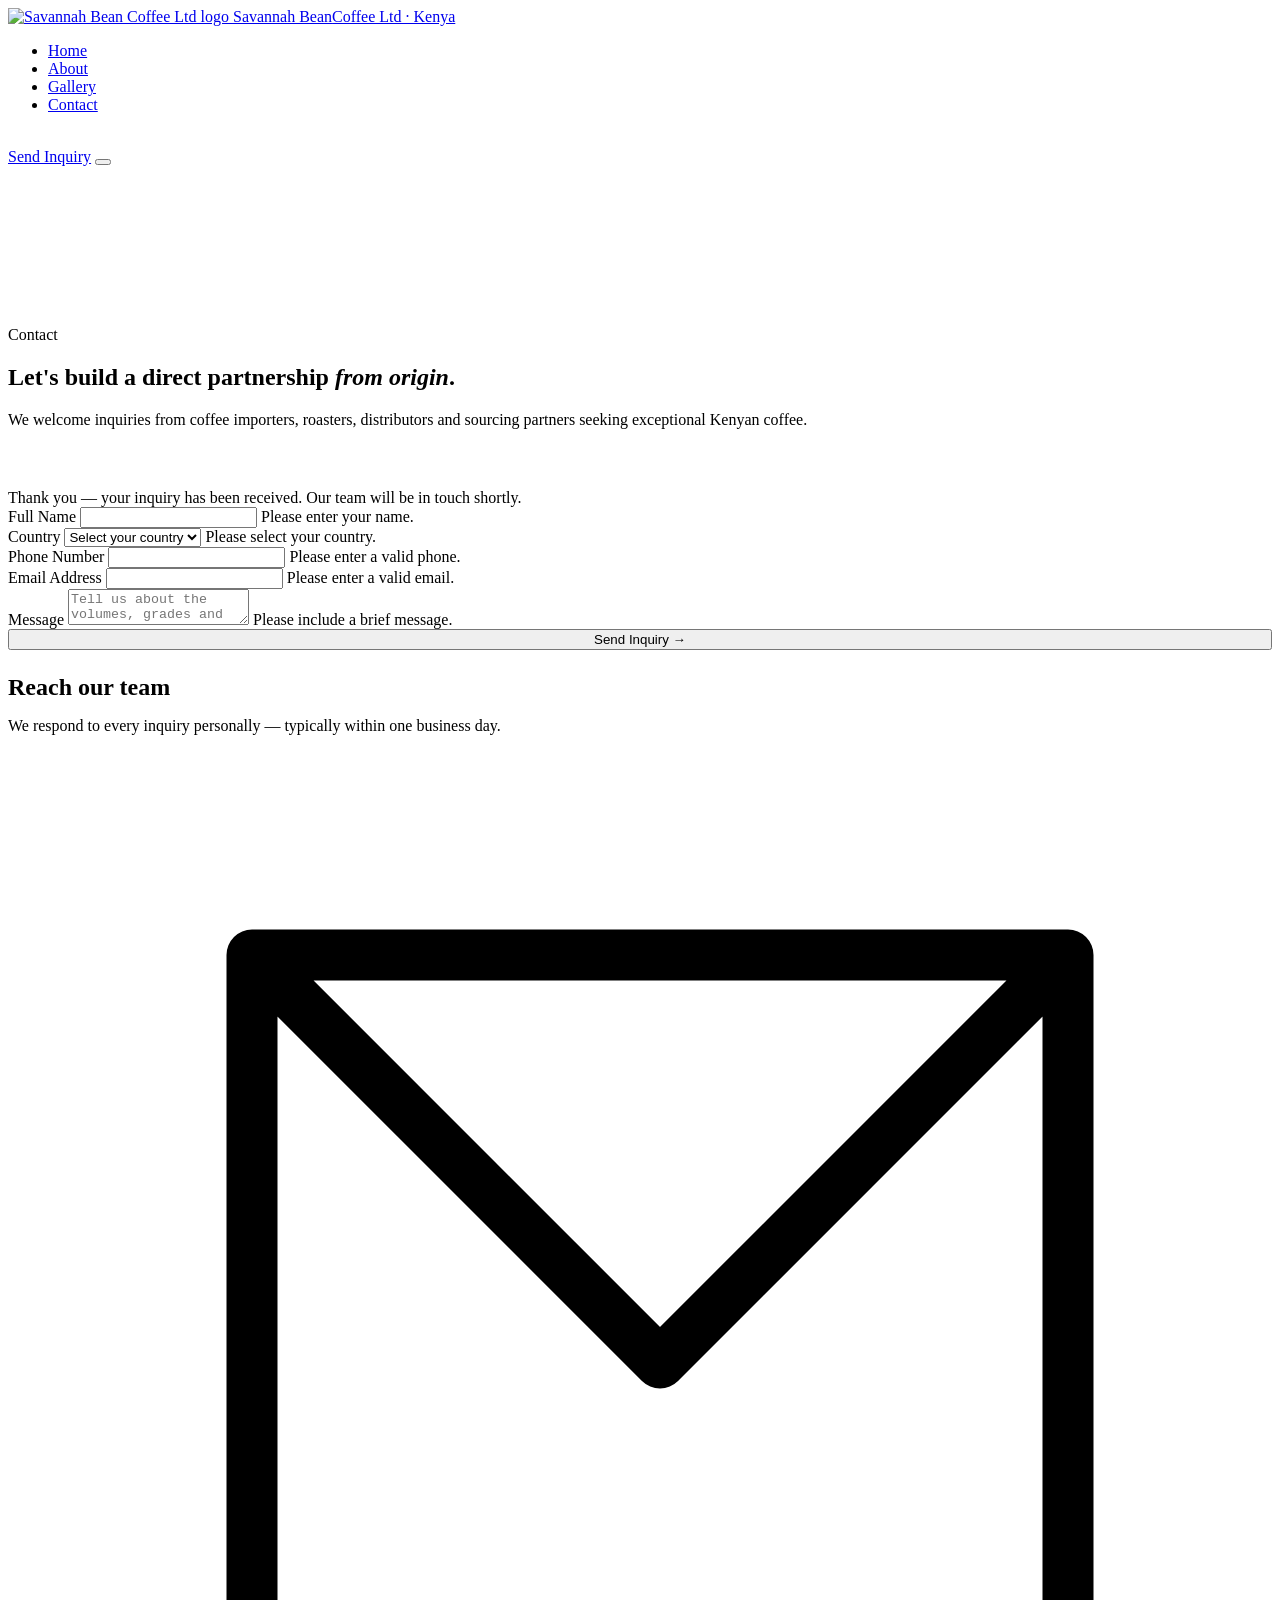
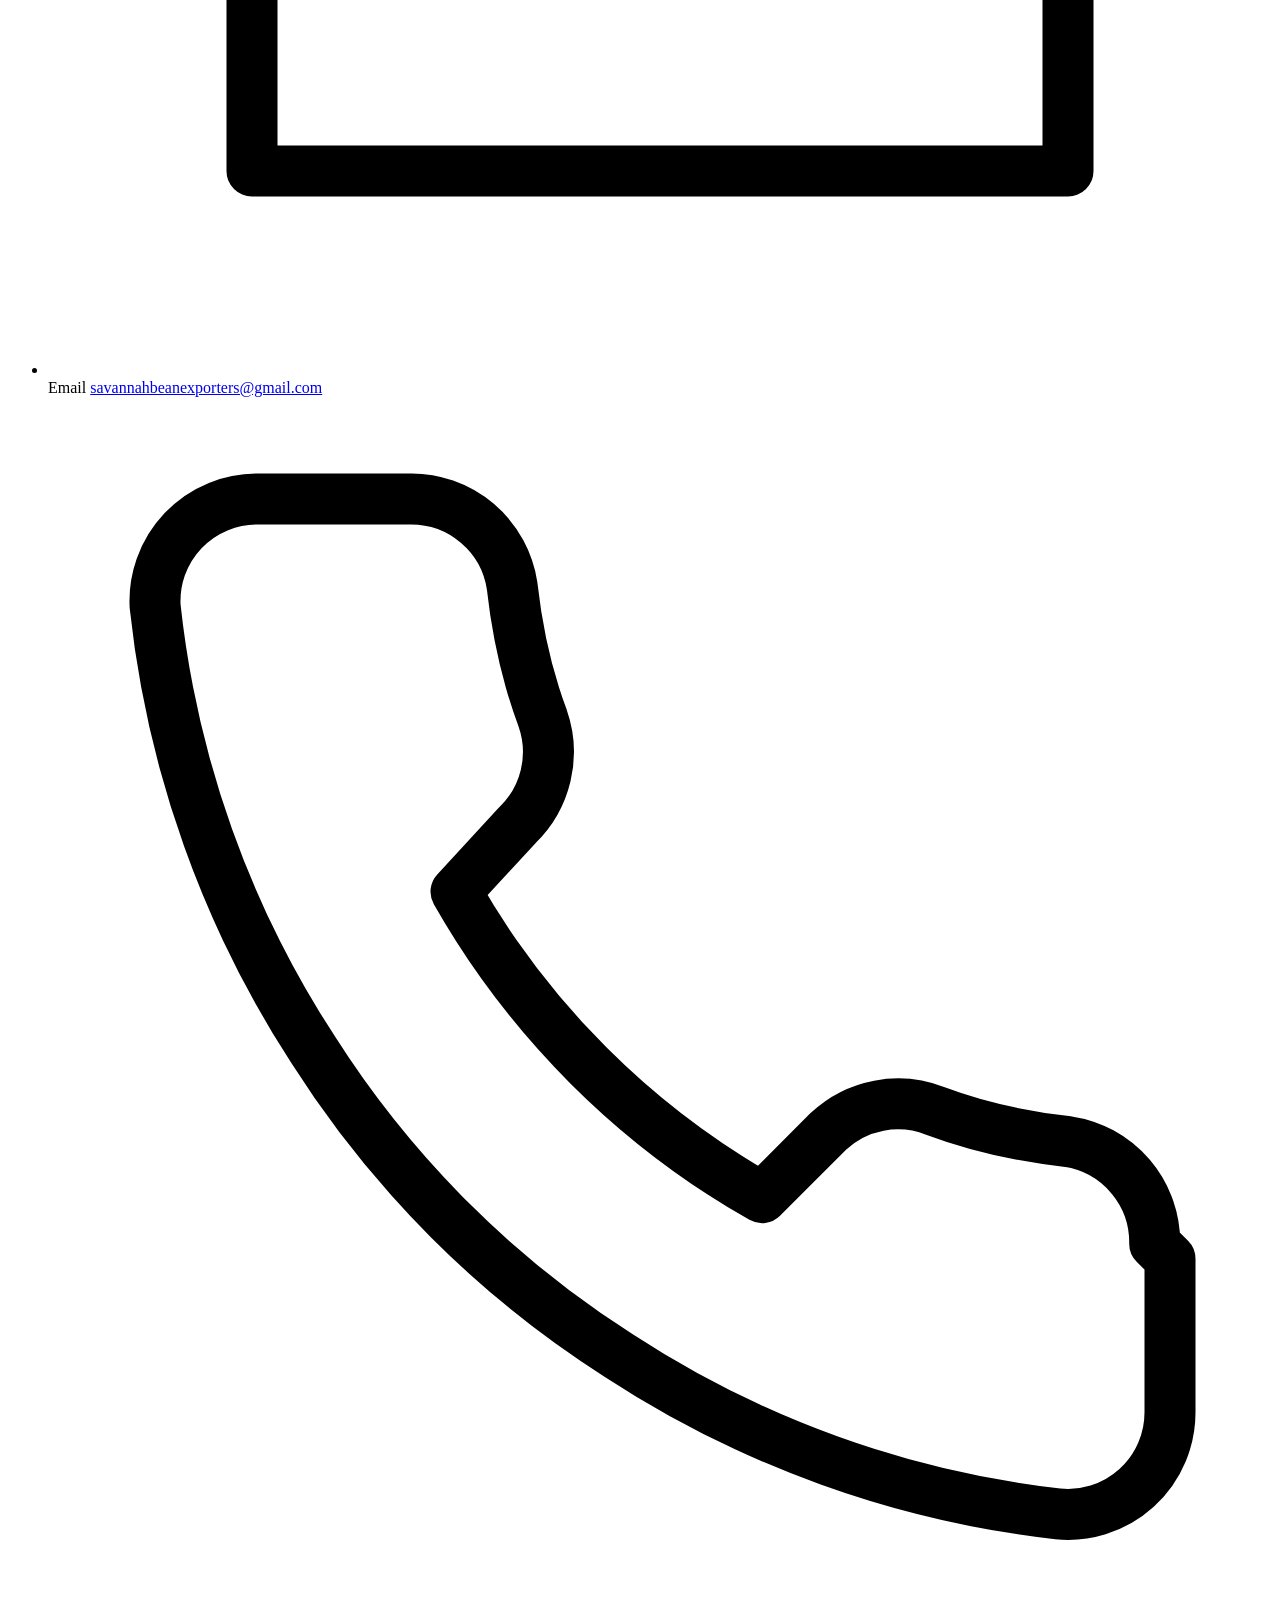
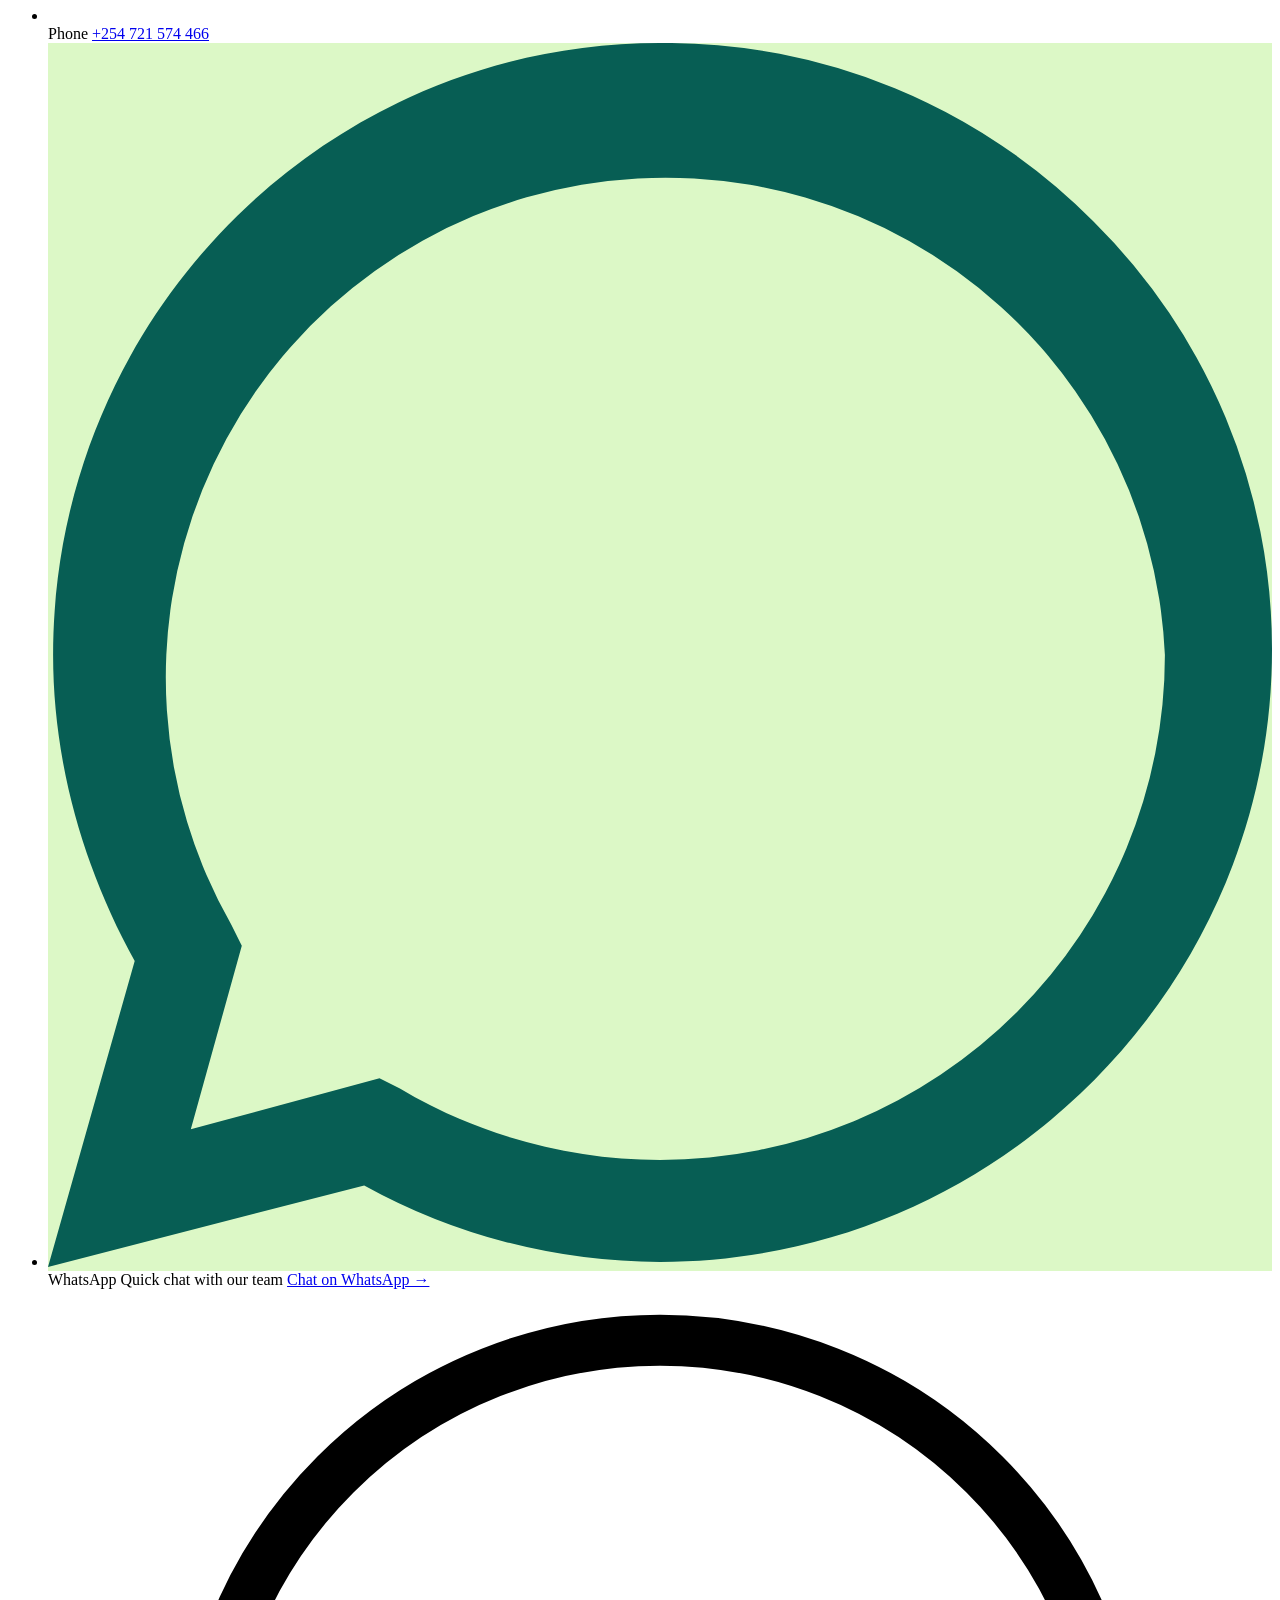
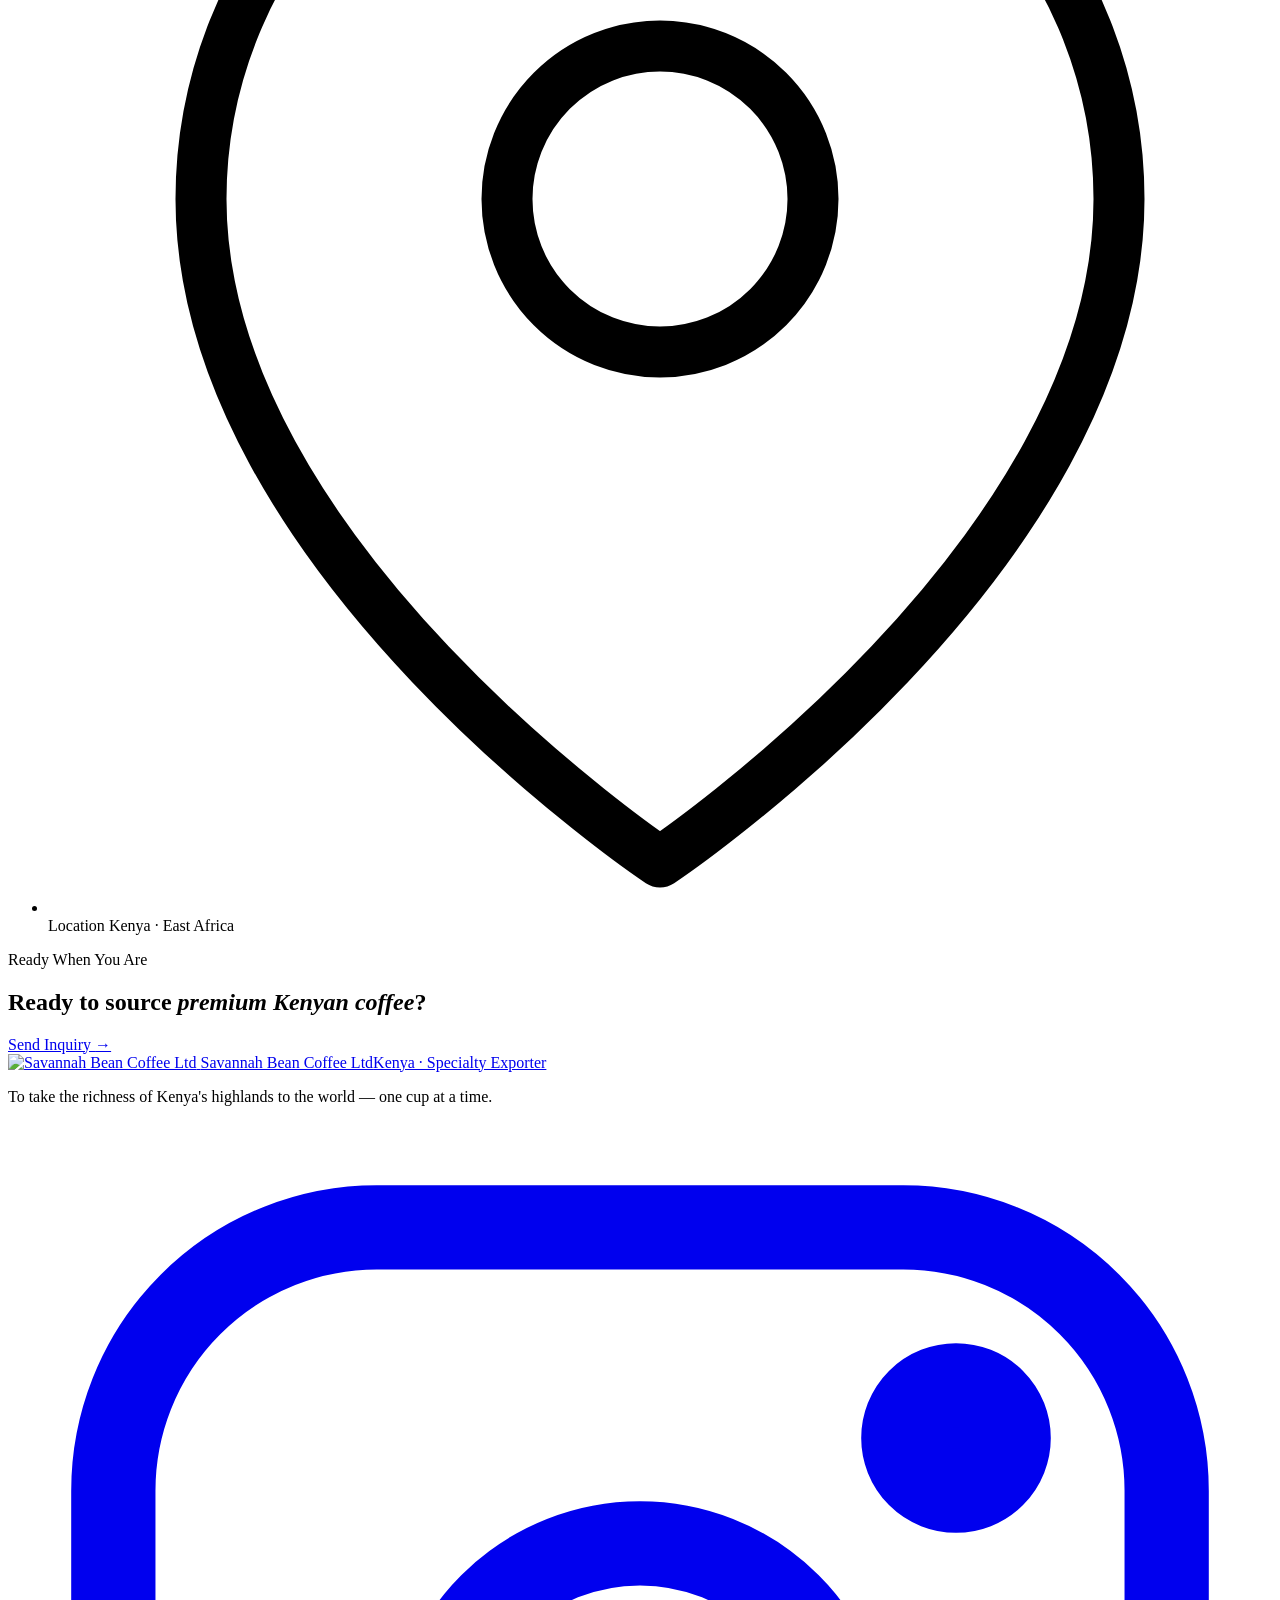
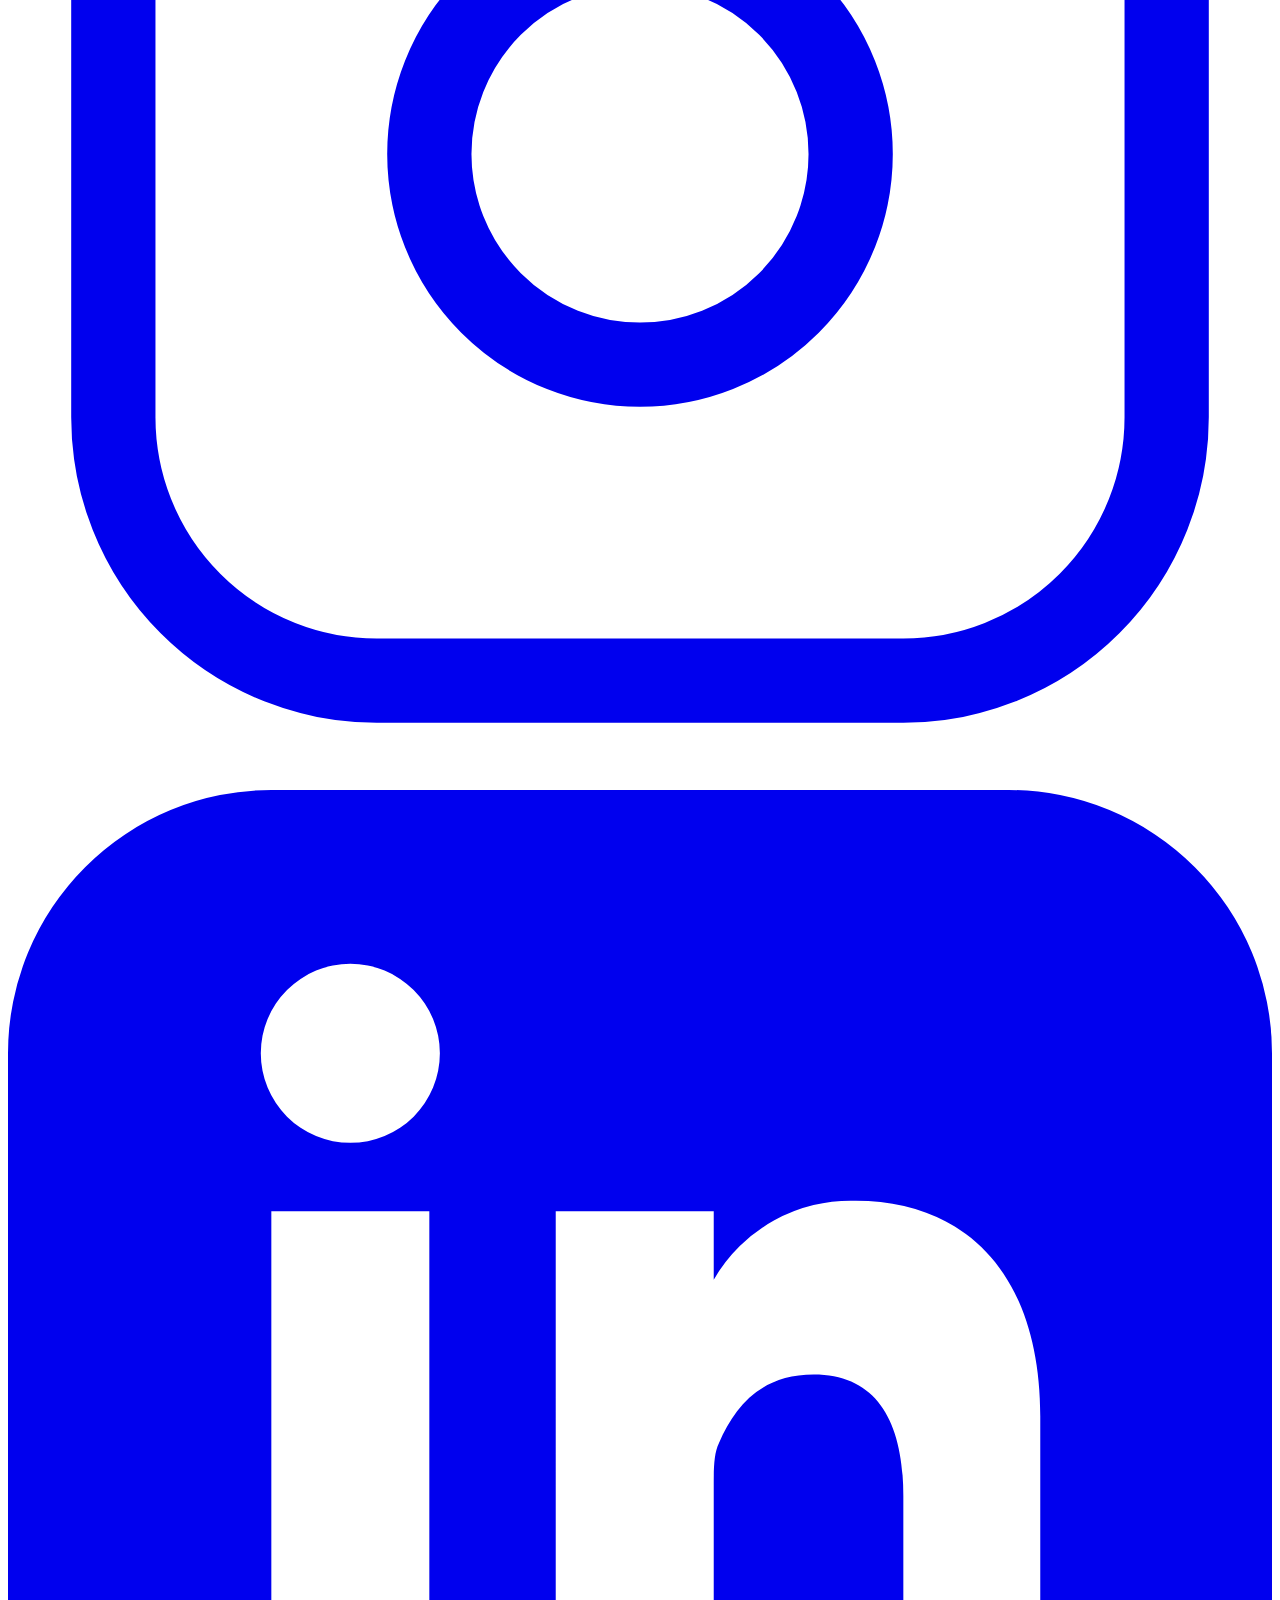
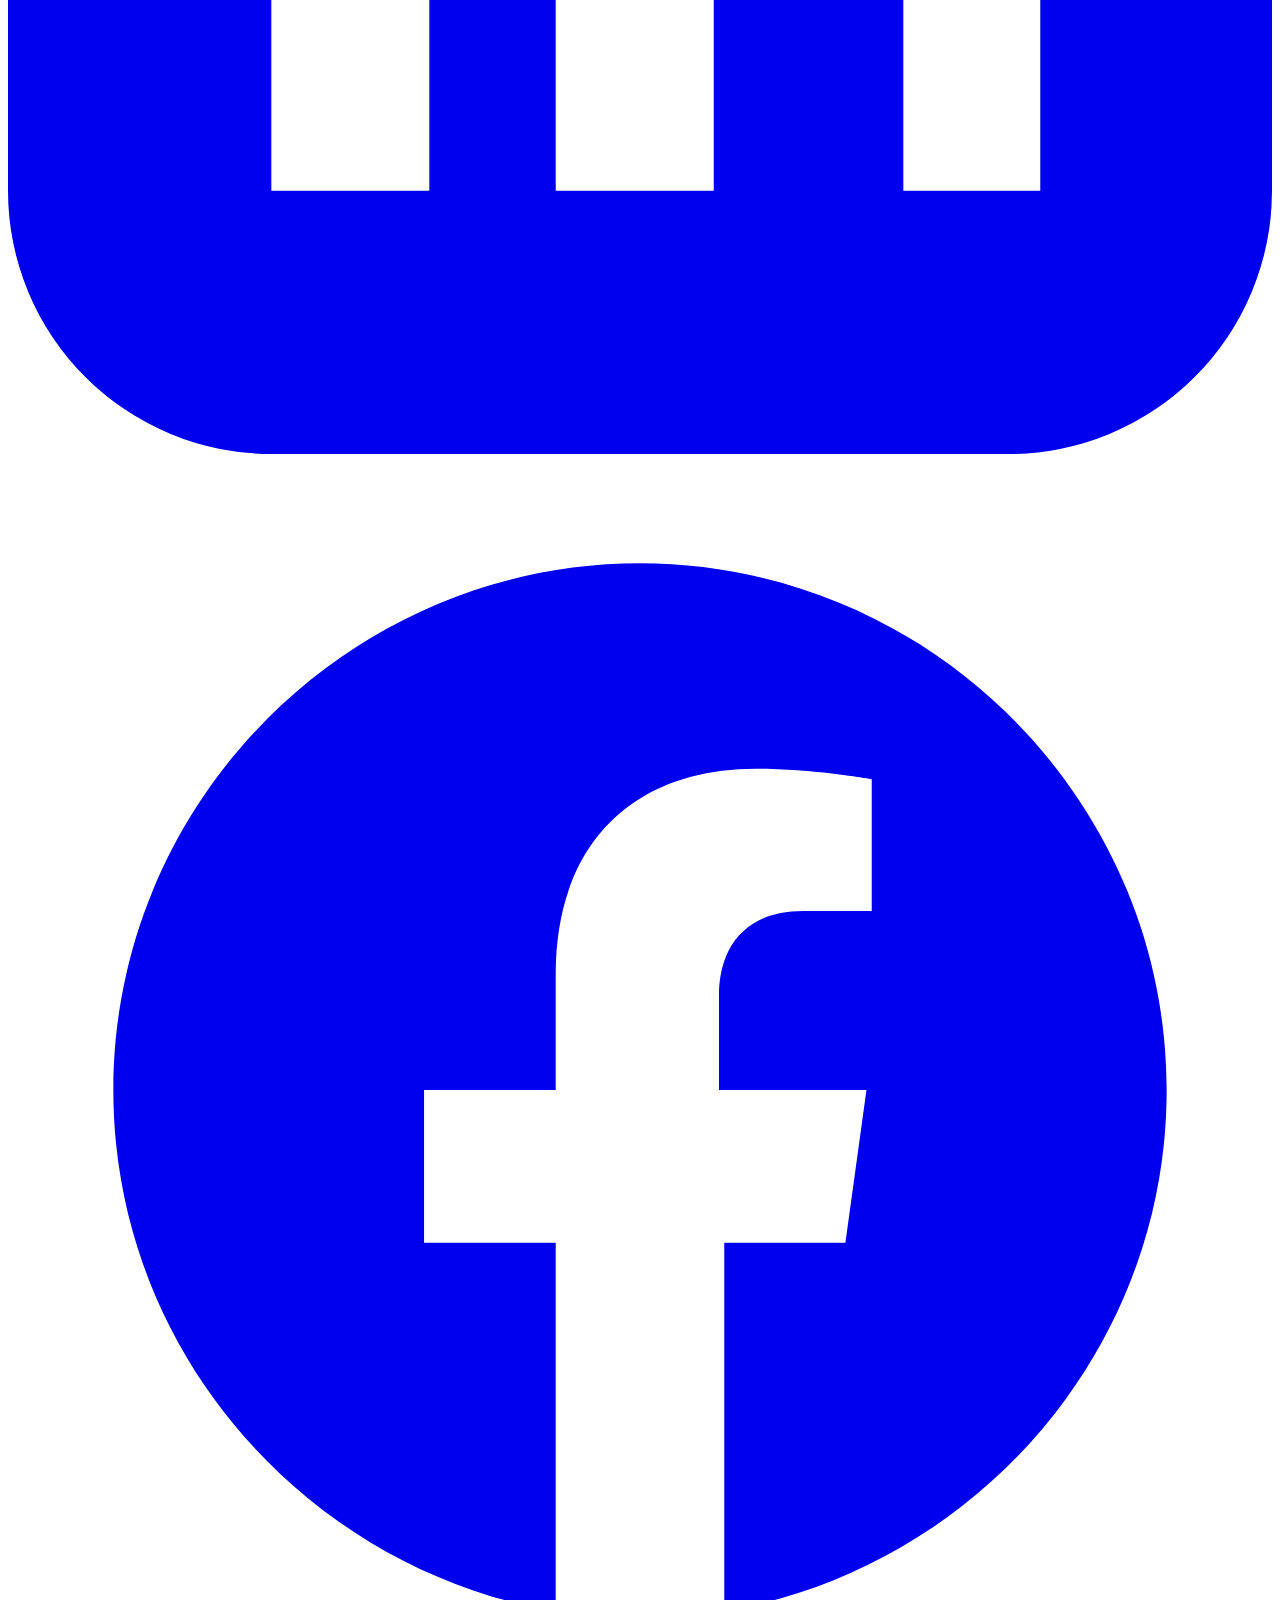
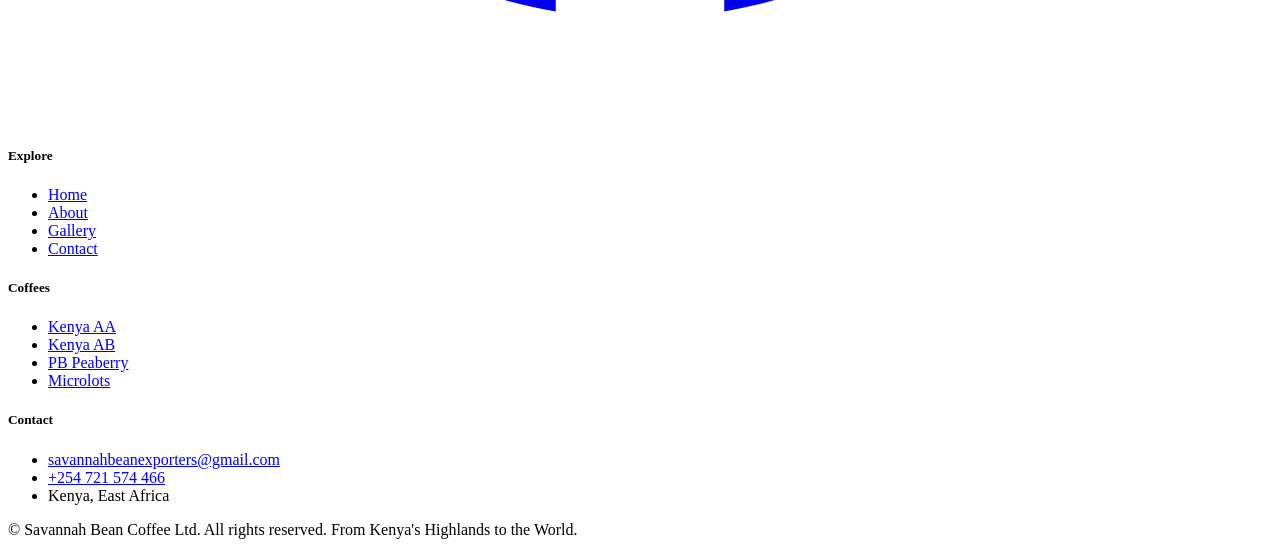
==== contact.html @ deeb45d9 "Add files via upload" ====
<!DOCTYPE html>
<html lang="en">
<head>
<meta charset="UTF-8">
<meta name="viewport" content="width=device-width,initial-scale=1">
<title>Contact — Savannah Bean Coffee Ltd | Kenyan Coffee Export Inquiries</title>
<meta name="description" content="Contact Savannah Bean Coffee Ltd for direct Kenyan specialty coffee sourcing, export inquiries and long-term partnerships.">
<meta property="og:title" content="Contact — Savannah Bean Coffee Ltd">
<meta property="og:description" content="Let's build a direct partnership from origin. Reach our team for Kenyan coffee export inquiries.">
<meta property="og:type" content="website">
<meta property="og:image" content="images/export.jpg">
<link rel="icon" type="image/png" href="images/logo.jpg">
<link rel="preconnect" href="https://fonts.googleapis.com">
<link rel="preconnect" href="https://fonts.gstatic.com" crossorigin>
<link href="https://fonts.googleapis.com/css2?family=Playfair+Display:ital,wght@0,400;0,500;0,600;1,400;1,500&family=Cormorant+Garamond:ital,wght@0,400;0,500;1,400&family=Inter:wght@300;400;500;600;700&family=Poppins:wght@400;500;600&display=swap" rel="stylesheet">
<link rel="stylesheet" href="css/style.css">
<link rel="stylesheet" href="css/responsive.css">
</head>
<body>

<header class="site-header solid">
  <div class="container nav-wrap">
    <a href="index.html" class="brand">
      <img src="images/logo.jpg" alt="Savannah Bean Coffee Ltd logo">
      <span class="brand-text"><span class="brand-name">Savannah Bean</span><span class="brand-tag">Coffee Ltd · Kenya</span></span>
    </a>
    <nav>
      <ul class="nav-links">
        <li><a href="index.html">Home</a></li>
        <li><a href="about.html">About</a></li>
        <li><a href="gallery.html">Gallery</a></li>
        <li><a href="contact.html" class="active">Contact</a></li>
      </ul><br>
      <a href="#contact-form" class="nav-cta">Send Inquiry</a>
      <button class="nav-toggle" aria-label="Toggle menu"><span></span><span></span><span></span></button>
    </nav>
  </div>
</header>

<section class="contact-wrap" style="padding-top:160px">
  <div class="container">
    <div class="section-head" style="text-align:left;margin-bottom:60px;max-width:880px">
      <span class="eyebrow">Contact</span>
      <h1>Let's build a direct partnership <em style="color:var(--forest);font-style:italic">from origin</em>.</h1>
      <p class="lead" style="margin-top:16px">We welcome inquiries from coffee importers, roasters, distributors and sourcing partners seeking exceptional Kenyan coffee.</p>
    </div>

    <div class="contact-grid">
      <!-- FORM -->
      <form class="contact-form reveal" id="contact-form" onsubmit="return sendMail(event)">
        <div class="form-success">Thank you — your inquiry has been received. Our team will be in touch shortly.</div>

        <div class="form-row">
          <div class="field">
            <label for="fullname">Full Name</label>
            <input type="text" id="fullname" name="fullname" required>
            <span class="err">Please enter your name.</span>
          </div>
        </div>

        <div class="form-row">
          <div class="field">
              <label for="country">Country</label>

            <select id="country" name="country" required>
              <option value="">Select your country</option>
            </select>

            <span class="err">Please select your country.</span>
          </div>
          <div class="field">
            <label for="phone">Phone Number</label>
            <input type="tel" id="phone" name="phone">
            <span class="err">Please enter a valid phone.</span>
          </div>
        </div>

        <div class="field">
          <label for="email">Email Address</label>
          <input type="email" id="email" name="email" required>
          <span class="err">Please enter a valid email.</span>
        </div>

        <div class="field">
          <label for="message">Message</label>
          <textarea id="message" name="message" required placeholder="Tell us about the volumes, grades and origins you are interested in..."></textarea>
          <span class="err">Please include a brief message.</span>
        </div>

        <button type="submit" class="btn btn-primary" style="width:100%;justify-content:center">Send Inquiry <span class="arrow">→</span></button>
      </form>

      <!-- INFO -->
      <aside class="reveal delay-1">
        <h3 style="font-family:var(--serif);font-size:1.5rem;margin-bottom:0">Reach our team</h3>
        <p style="color:var(--muted)">We respond to every inquiry personally — typically within one business day.</p>

        <ul class="contact-info-list">
          <li>
            <div class="ci-icon"><svg viewBox="0 0 24 24" fill="none" stroke="currentColor"><path d="M4 4h16v16H4z M4 4l8 8 8-8" stroke-linejoin="round"/></svg></div>
            <div>
              <span class="ci-label">Email</span>
              <a class="ci-value" href="mailto:langatbright001@gmail.com">savannahbeanexporters@gmail.com</a>
            </div>
          </li>
          <li>
            <div class="ci-icon"><svg viewBox="0 0 24 24" fill="none" stroke="currentColor"><path d="M22 16.9v3a2 2 0 0 1-2.2 2 19.8 19.8 0 0 1-8.6-3.1 19.5 19.5 0 0 1-6-6 19.8 19.8 0 0 1-3.1-8.7A2 2 0 0 1 4.1 2h3a2 2 0 0 1 2 1.7c.1.9.3 1.8.6 2.6a2 2 0 0 1-.5 2.1L8 9.7a16 16 0 0 0 6 6l1.3-1.3a2 2 0 0 1 2.1-.4c.8.3 1.7.5 2.6.6a2 2 0 0 1 1.7 2z" stroke-linejoin="round"/></svg></div>
            <div>
              <span class="ci-label">Phone</span>
              <a class="ci-value" href="tel:+254721574466">+254 721 574 466</a>
            </div>
          </li>
          <li>
            <div class="ci-icon" style="background:#dcf8c6;color:#075e54"><svg viewBox="0 0 24 24" fill="currentColor"><path d="M20.5 3.5A11.8 11.8 0 0 0 12 0C5.4 0 .1 5.4.1 12c0 2.1.6 4.2 1.6 6L0 24l6.2-1.6a12 12 0 0 0 5.8 1.5c6.6 0 12-5.4 12-12a11.8 11.8 0 0 0-3.5-8.4zM12 21.9c-1.8 0-3.6-.5-5.1-1.4l-.4-.2-3.7 1 1-3.6-.2-.4A9.8 9.8 0 1 1 21.9 12 9.9 9.9 0 0 1 12 21.9z"/></svg></div>
            <div>
              <span class="ci-label">WhatsApp</span>
              <span class="ci-value">Quick chat with our team</span>
              <a class="whatsapp-btn" href="https://wa.me/254721574466" target="_blank" rel="noopener">Chat on WhatsApp →</a>
            </div>
          </li>
          <li>
            <div class="ci-icon"><svg viewBox="0 0 24 24" fill="none" stroke="currentColor"><path d="M21 10c0 7-9 13-9 13s-9-6-9-13a9 9 0 0 1 18 0z" stroke-linejoin="round"/><circle cx="12" cy="10" r="3"/></svg></div>
            <div>
              <span class="ci-label">Location</span>
              <span class="ci-value">Kenya · East Africa</span>
            </div>
          </li>
        </ul>
      </aside>
    </div>
  </div>
</section>

<!-- FINAL CTA -->
<section class="cta-final" style="background-image:url('images/export.jpg')">
  <div class="container">
    <span class="eyebrow" style="color:var(--gold)">Ready When You Are</span>
    <h2>Ready to source <em>premium Kenyan coffee</em>?</h2>
    <a href="#contact-form" class="btn btn-gold">Send Inquiry <span class="arrow">→</span></a>
  </div>
</section>

<!-- FOOTER -->
<footer class="site-footer">
  <div class="container footer-grid">
    <div class="footer-brand">
      <a href="index.html" class="brand">
        <img src="images/logo.jpg" alt="Savannah Bean Coffee Ltd">
        <span class="brand-text"><span class="brand-name">Savannah Bean Coffee Ltd</span><span class="brand-tag">Kenya · Specialty Exporter</span></span>
      </a>
      <p>To take the richness of Kenya's highlands to the world — one cup at a time.</p>
      <div class="social-row">
        <a href="#" aria-label="Instagram"><svg viewBox="0 0 24 24" fill="none" stroke="currentColor" stroke-width="1.6"><rect x="2" y="2" width="20" height="20" rx="5"/><circle cx="12" cy="12" r="4"/><circle cx="18" cy="6" r="1" fill="currentColor"/></svg></a>
        <a href="#" aria-label="LinkedIn"><svg viewBox="0 0 24 24" fill="currentColor"><path d="M19 0H5a5 5 0 0 0-5 5v14a5 5 0 0 0 5 5h14a5 5 0 0 0 5-5V5a5 5 0 0 0-5-5zM8 19H5V8h3v11zM6.5 6.7a1.7 1.7 0 1 1 0-3.4 1.7 1.7 0 0 1 0 3.4zM20 19h-3v-5.6c0-1.4-.5-2.3-1.7-2.3-1 0-1.5.6-1.8 1.3-.1.2-.1.5-.1.8V19h-3V8h3v1.3a3 3 0 0 1 2.7-1.5c2 0 3.5 1.3 3.5 4.1V19z"/></svg></a>
        <a href="#" aria-label="Facebook"><svg viewBox="0 0 24 24" fill="currentColor"><path d="M22 12c0-5.5-4.5-10-10-10S2 6.5 2 12c0 5 3.7 9.1 8.4 9.9v-7H7.9V12h2.5V9.8c0-2.5 1.5-3.9 3.8-3.9 1.1 0 2.2.2 2.2.2v2.5h-1.3c-1.2 0-1.6.8-1.6 1.6V12h2.8l-.4 2.9h-2.3v7c4.7-.8 8.4-4.9 8.4-9.9z"/></svg></a>
      </div>
    </div>
    <div class="footer-col"><h5>Explore</h5><ul><li><a href="index.html">Home</a></li><li><a href="about.html">About</a></li><li><a href="gallery.html">Gallery</a></li><li><a href="contact.html">Contact</a></li></ul></div>
    <div class="footer-col"><h5>Coffees</h5><ul><li><a href="#">Kenya AA</a></li><li><a href="#">Kenya AB</a></li><li><a href="#">PB Peaberry</a></li><li><a href="#">Microlots</a></li></ul></div>
    <div class="footer-col"><h5>Contact</h5><ul><li><a href="mailto:savannahbeanexporters@gmail.com">savannahbeanexporters@gmail.com</a></li><li><a href="tel:+254721574466">+254 721 574 466</a></li><li>Kenya, East Africa</li></ul></div>
  </div>
  <div class="container footer-bottom">
    <span>© <span id="year"></span> Savannah Bean Coffee Ltd. All rights reserved.</span>
    <span>From Kenya's Highlands to the World.</span>
  </div>
</footer>

<script src="js/main.js"></script>
</body>
</html>
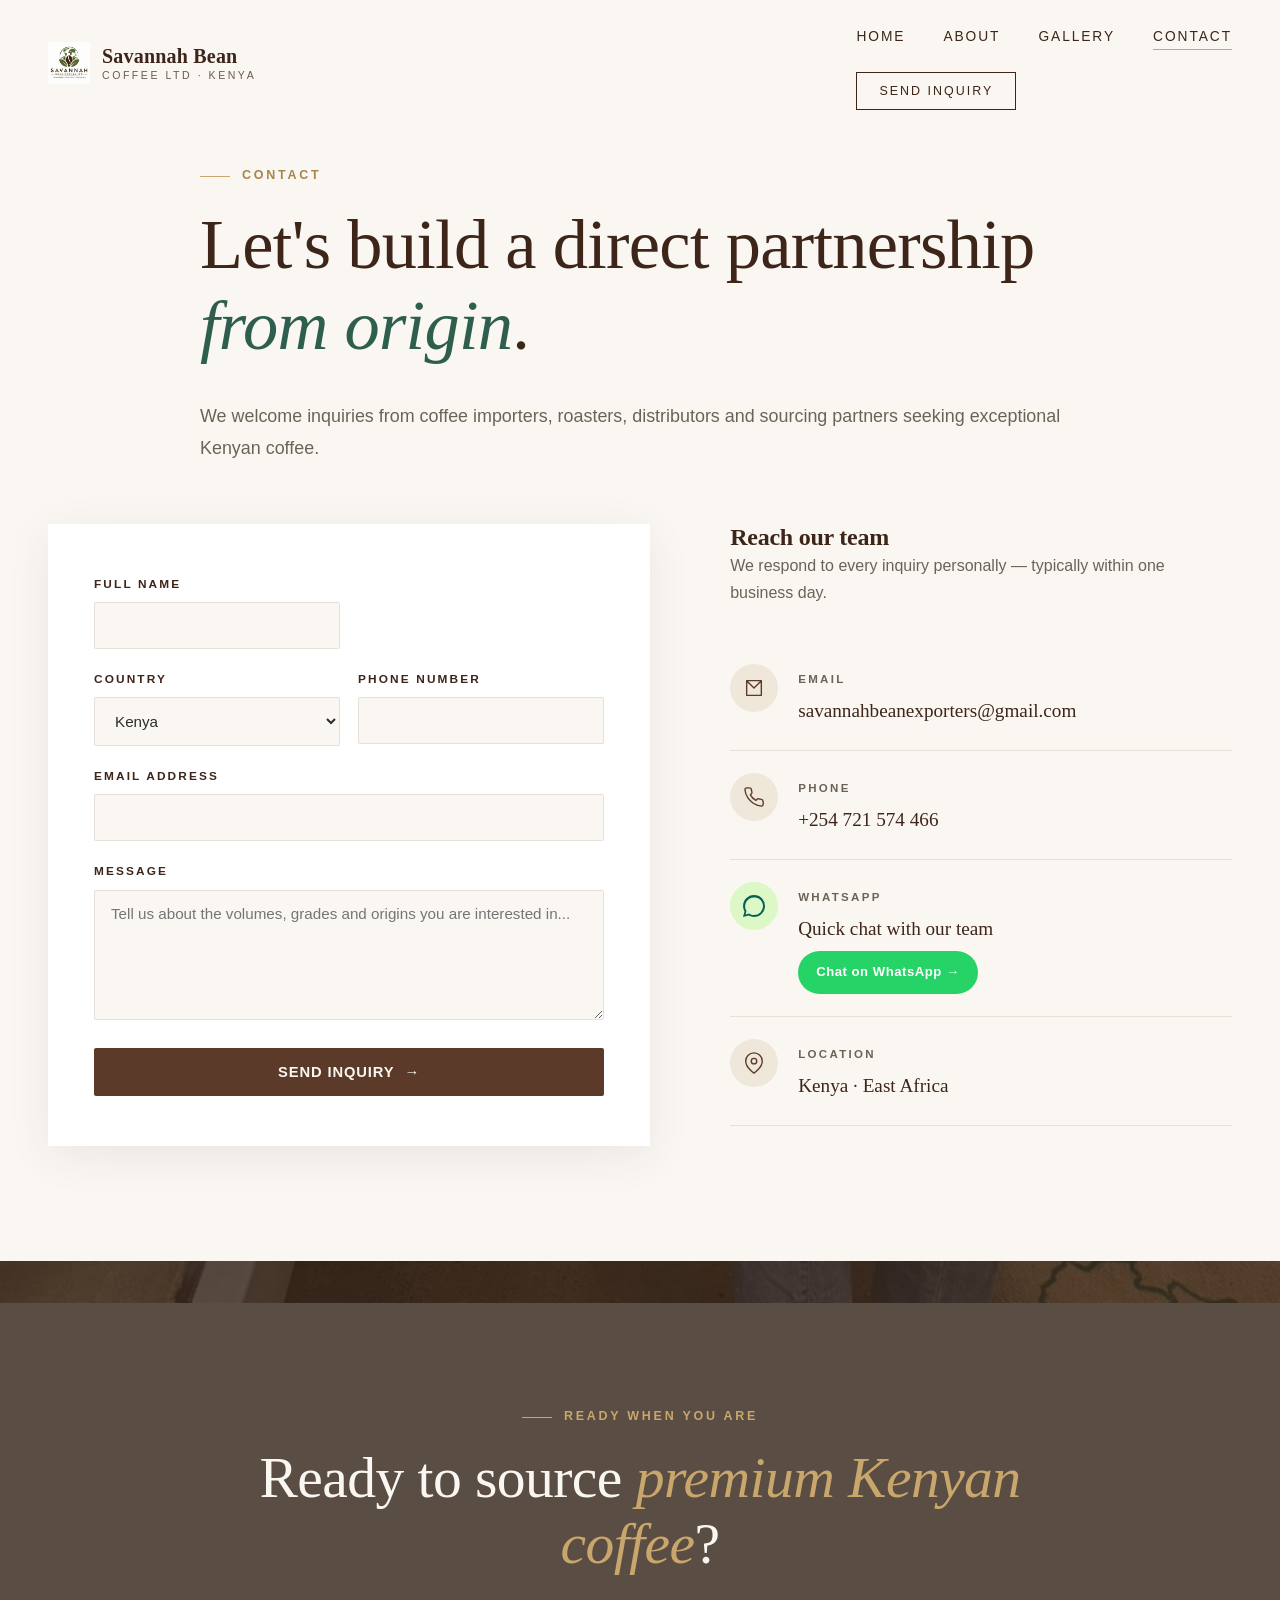
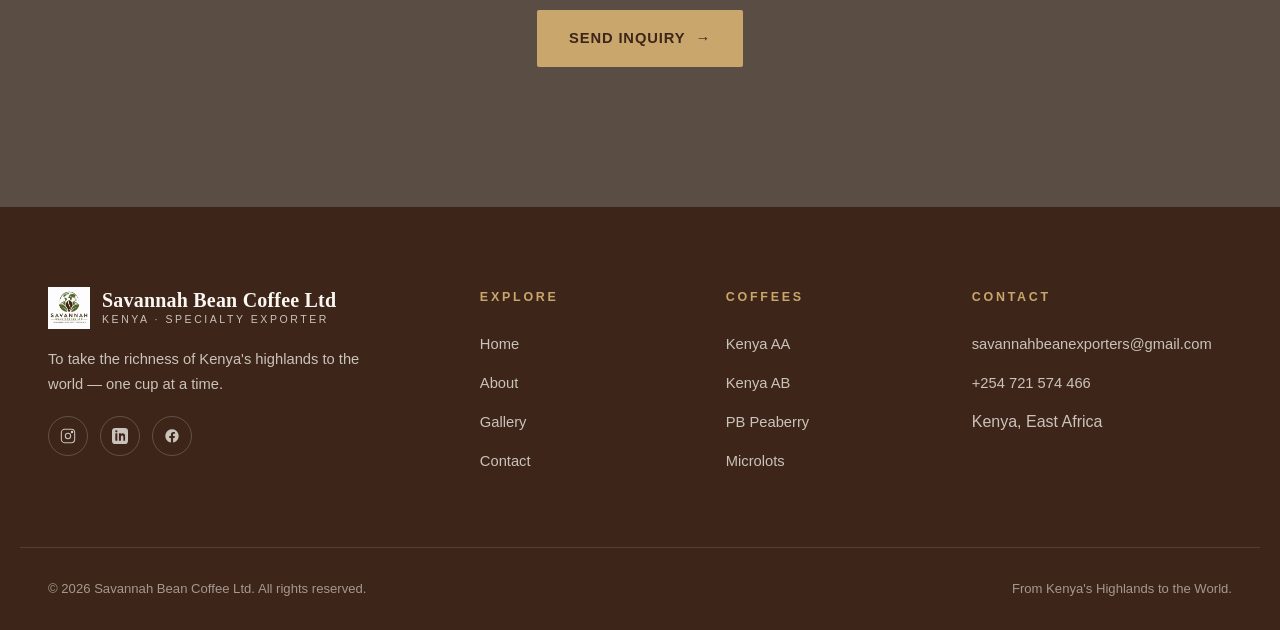
==== commit 2fe87862: "Update contact.html" ====
--- a/contact.html
+++ b/contact.html
@@ -132,7 +132,7 @@
 </section>
 
 <!-- FINAL CTA -->
-<section class="cta-final" style="background-image:url('images/export.jpg')">
+<section class="cta-final" style="background-image:url('images/export.jpeg')">
   <div class="container">
     <span class="eyebrow" style="color:var(--gold)">Ready When You Are</span>
     <h2>Ready to source <em>premium Kenyan coffee</em>?</h2>
--- a/css/style.css
+++ b/css/style.css
@@ -0,0 +1,603 @@
+/* ============================================
+   Savannah Bean Coffee Ltd
+   Premium Specialty Coffee Exporter — Stylesheet
+   ============================================ */
+
+:root{
+  --coffee:#5B3A29;
+  --coffee-dark:#3d2519;
+  --cream:#FAF7F2;
+  --ivory:#FFFFFF;
+  --forest:#2E5E4E;
+  --forest-dark:#1f4537;
+  --gold:#C9A66B;
+  --gold-dark:#a8854d;
+  --beige:#EFE7DA;
+  --charcoal:#2D2D2D;
+  --muted:#6b6357;
+  --border:rgba(91,58,41,.12);
+  --shadow-sm:0 2px 10px rgba(45,45,45,.06);
+  --shadow-md:0 10px 40px rgba(45,45,45,.08);
+  --shadow-lg:0 20px 60px rgba(45,45,45,.14);
+  --serif:"Playfair Display","Cormorant Garamond",Georgia,serif;
+  --serif-soft:"Cormorant Garamond","Playfair Display",Georgia,serif;
+  --sans:"Inter","Poppins",-apple-system,BlinkMacSystemFont,sans-serif;
+  --container:1240px;
+  --ease:cubic-bezier(.22,.61,.36,1);
+}
+
+*,*::before,*::after{box-sizing:border-box}
+html{scroll-behavior:smooth;-webkit-text-size-adjust:100%}
+body{
+  margin:0;
+  font-family:var(--sans);
+  font-size:16px;
+  line-height:1.7;
+  color:var(--charcoal);
+  background:var(--cream);
+  -webkit-font-smoothing:antialiased;
+  text-rendering:optimizeLegibility;
+}
+img{max-width:100%;display:block;height:auto}
+a{color:inherit;text-decoration:none;transition:color .25s var(--ease)}
+button{font-family:inherit;cursor:pointer;border:none;background:none}
+
+h1,h2,h3,h4{font-family:var(--serif);font-weight:600;color:var(--coffee-dark);letter-spacing:-.01em;margin:0 0 .5em;line-height:1.15}
+h1{font-size:clamp(2.4rem,5.5vw,4.6rem);font-weight:500}
+h2{font-size:clamp(1.9rem,3.8vw,3.2rem);font-weight:500}
+h3{font-size:clamp(1.3rem,2vw,1.7rem)}
+h4{font-size:1.15rem;font-weight:600}
+p{margin:0 0 1em}
+.lead{font-size:clamp(1.05rem,1.4vw,1.25rem);color:var(--muted);line-height:1.75}
+
+.container{max-width:var(--container);margin:0 auto;padding:0 28px}
+section{padding:clamp(70px,9vw,130px) 0}
+
+/* Eyebrow */
+.eyebrow{
+  display:inline-block;
+  font-size:.78rem;font-weight:600;
+  letter-spacing:.22em;text-transform:uppercase;
+  color:var(--gold-dark);
+  margin-bottom:18px;
+  position:relative;padding-left:42px;
+}
+.eyebrow::before{
+  content:"";position:absolute;left:0;top:50%;
+  width:30px;height:1px;background:var(--gold);
+}
+
+/* ============ Buttons ============ */
+.btn{
+  display:inline-flex;align-items:center;gap:10px;
+  padding:16px 32px;
+  font-size:.92rem;font-weight:600;
+  letter-spacing:.06em;text-transform:uppercase;
+  border-radius:2px;
+  transition:all .35s var(--ease);
+  cursor:pointer;
+}
+.btn-primary{background:var(--coffee);color:var(--cream)}
+.btn-primary:hover{background:var(--coffee-dark);transform:translateY(-2px);box-shadow:var(--shadow-md)}
+.btn-outline{background:transparent;color:var(--cream);border:1.5px solid rgba(250,247,242,.7)}
+.btn-outline:hover{background:var(--cream);color:var(--coffee-dark);border-color:var(--cream)}
+.btn-dark-outline{background:transparent;color:var(--coffee-dark);border:1.5px solid var(--coffee-dark)}
+.btn-dark-outline:hover{background:var(--coffee-dark);color:var(--cream)}
+.btn-gold{background:var(--gold);color:var(--coffee-dark)}
+.btn-gold:hover{background:var(--gold-dark);color:var(--ivory)}
+.btn .arrow{transition:transform .35s var(--ease)}
+.btn:hover .arrow{transform:translateX(5px)}
+
+/* ============ Header / Nav ============ */
+.site-header{
+  position:fixed;top:0;left:0;right:0;z-index:100;
+  padding:22px 0;
+  transition:all .4s var(--ease);
+  background:transparent;
+}
+.site-header.scrolled{
+  background:rgba(250,247,242,.96);
+  backdrop-filter:saturate(140%) blur(14px);
+  -webkit-backdrop-filter:saturate(140%) blur(14px);
+  padding:14px 0;
+  box-shadow:0 1px 0 var(--border);
+}
+.nav-wrap{display:flex;align-items:center;justify-content:space-between;gap:24px}
+.brand{display:flex;align-items:center;gap:12px;color:var(--cream)}
+.site-header.scrolled .brand,
+.site-header.solid .brand{color:var(--coffee-dark)}
+.brand img{width:42px;height:42px;object-fit:contain}
+.brand-text{display:flex;flex-direction:column;line-height:1}
+.brand-name{font-family:var(--serif);font-size:1.25rem;font-weight:600;letter-spacing:.01em}
+.brand-tag{font-size:.66rem;letter-spacing:.24em;text-transform:uppercase;opacity:.75;margin-top:4px}
+
+.nav-links{display:flex;align-items:center;gap:38px;list-style:none;margin:0;padding:0}
+.nav-links a{
+  position:relative;
+  font-size:.86rem;font-weight:500;
+  letter-spacing:.14em;text-transform:uppercase;
+  color:var(--cream);padding:6px 0;
+}
+.site-header.scrolled .nav-links a,
+.site-header.solid .nav-links a{color:var(--coffee-dark)}
+.nav-links a::after{
+  content:"";position:absolute;left:0;bottom:0;
+  width:0;height:1px;background:var(--gold);
+  transition:width .35s var(--ease);
+}
+.nav-links a:hover::after,.nav-links a.active::after{width:100%}
+.nav-links a.active{color:var(--gold)}
+
+.nav-cta{
+  padding:11px 22px;
+  border:1px solid rgba(250,247,242,.6);
+  font-size:.78rem;letter-spacing:.16em;text-transform:uppercase;
+  color:var(--cream);
+  transition:all .3s var(--ease);
+}
+.site-header.scrolled .nav-cta,
+.site-header.solid .nav-cta{border-color:var(--coffee-dark);color:var(--coffee-dark)}
+.nav-cta:hover{background:var(--gold);border-color:var(--gold);color:var(--coffee-dark)}
+
+.nav-toggle{display:none;width:30px;height:30px;position:relative;z-index:110}
+.nav-toggle span{
+  position:absolute;left:0;right:0;height:1.5px;background:var(--cream);
+  transition:all .3s var(--ease);
+}
+.nav-toggle span:nth-child(1){top:9px}
+.nav-toggle span:nth-child(2){top:50%;transform:translateY(-50%)}
+.nav-toggle span:nth-child(3){bottom:9px}
+.site-header.scrolled .nav-toggle span,
+.site-header.solid .nav-toggle span{background:var(--coffee-dark)}
+body.menu-open .nav-toggle span{background:var(--coffee-dark)}
+body.menu-open .nav-toggle span:nth-child(1){top:50%;transform:translateY(-50%) rotate(45deg)}
+body.menu-open .nav-toggle span:nth-child(2){opacity:0}
+body.menu-open .nav-toggle span:nth-child(3){bottom:auto;top:50%;transform:translateY(-50%) rotate(-45deg)}
+
+/* ============ Hero ============ */
+.hero{
+  position:relative;
+  min-height:100vh;
+  display:flex;align-items:center;
+  color:var(--cream);
+  overflow:hidden;
+}
+.hero-media{position:absolute;inset:0;z-index:-2}
+.hero-media img{width:100%;height:100%;object-fit:cover;animation:slow-zoom 20s var(--ease) forwards}
+.hero-media::after{
+  content:"";position:absolute;inset:0;
+  background:linear-gradient(180deg,rgba(45,30,20,.55) 0%,rgba(45,30,20,.35) 40%,rgba(45,30,20,.78) 100%);
+}
+@keyframes slow-zoom{from{transform:scale(1.08)}to{transform:scale(1)}}
+
+.hero-inner{position:relative;z-index:1;padding:140px 0 80px;width:100%;max-width:920px}
+.hero-eyebrow{
+  color:var(--gold);
+  font-size:.85rem;letter-spacing:.32em;text-transform:uppercase;
+  padding-left:60px;position:relative;display:inline-block;
+  margin-bottom:30px;
+}
+.hero-eyebrow::before{
+  content:"";position:absolute;left:0;top:50%;width:44px;height:1px;background:var(--gold);
+}
+.hero h1{color:var(--cream);font-weight:400;margin-bottom:28px}
+.hero h1 em{font-style:italic;color:var(--gold);font-weight:500}
+.hero-sub{
+  font-size:clamp(1.05rem,1.4vw,1.22rem);
+  max-width:640px;color:rgba(250,247,242,.88);
+  margin-bottom:42px;line-height:1.75;
+}
+.hero-ctas{display:flex;flex-wrap:wrap;gap:16px}
+
+.hero-meta{
+  position:absolute;bottom:40px;left:0;right:0;z-index:1;
+  display:flex;justify-content:space-between;align-items:center;
+  font-size:.78rem;letter-spacing:.2em;text-transform:uppercase;
+  color:rgba(250,247,242,.7);
+}
+.hero-meta .container{display:flex;justify-content:space-between;align-items:center;width:100%}
+.scroll-indicator{display:flex;align-items:center;gap:14px}
+.scroll-line{display:inline-block;width:50px;height:1px;background:rgba(250,247,242,.5);position:relative;overflow:hidden}
+.scroll-line::after{content:"";position:absolute;left:-50%;top:0;width:50%;height:100%;background:var(--gold);animation:scroll-pulse 2.4s var(--ease) infinite}
+@keyframes scroll-pulse{0%{left:-50%}100%{left:100%}}
+
+/* ============ Sub-page hero ============ */
+.page-hero{
+  position:relative;
+  min-height:62vh;
+  display:flex;align-items:flex-end;
+  padding:160px 0 60px;
+  color:var(--cream);overflow:hidden;
+}
+.page-hero .hero-media::after{background:linear-gradient(180deg,rgba(45,30,20,.5) 0%,rgba(45,30,20,.7) 100%)}
+.page-hero h1{color:var(--cream);font-weight:400;max-width:900px}
+.page-hero h1 em{font-style:italic;color:var(--gold)}
+.page-hero .lead{color:rgba(250,247,242,.85);max-width:680px;margin-top:18px}
+
+/* ============ Intro / Who we are ============ */
+.intro{background:var(--cream)}
+.intro-grid{
+  display:grid;grid-template-columns:1fr 1fr;
+  gap:90px;align-items:center;
+}
+.intro-text h2{margin-bottom:24px}
+.intro-text h2 em{font-style:italic;color:var(--forest);font-weight:500}
+.intro-media{position:relative}
+.intro-media img{
+  width:100%;border-radius:2px;
+  box-shadow:var(--shadow-lg);
+  aspect-ratio:4/5;object-fit:cover;
+}
+.intro-badge{
+  position:absolute;bottom:-30px;left:-30px;
+  background:var(--gold);color:var(--coffee-dark);
+  padding:26px 32px;
+  font-family:var(--serif);
+}
+.intro-badge .num{font-size:2.4rem;font-weight:600;line-height:1;display:block}
+.intro-badge .lbl{font-size:.74rem;letter-spacing:.2em;text-transform:uppercase;font-family:var(--sans);margin-top:8px;font-weight:600}
+
+/* ============ Features (Why buyers) ============ */
+.features{background:var(--ivory);position:relative}
+.section-head{text-align:center;max-width:720px;margin:0 auto 70px}
+.section-head h2 em{font-style:italic;color:var(--gold-dark);font-weight:500}
+.features-grid{
+  display:grid;grid-template-columns:repeat(4,1fr);gap:30px;
+}
+.feature-card{
+  padding:44px 30px;
+  background:var(--cream);
+  border:1px solid var(--border);
+  transition:all .4s var(--ease);
+  position:relative;overflow:hidden;
+}
+.feature-card::before{
+  content:"";position:absolute;top:0;left:0;width:100%;height:2px;
+  background:var(--gold);transform:scaleX(0);transform-origin:left;
+  transition:transform .5s var(--ease);
+}
+.feature-card:hover{transform:translateY(-6px);box-shadow:var(--shadow-md);background:var(--ivory)}
+.feature-card:hover::before{transform:scaleX(1)}
+.feature-icon{
+  width:54px;height:54px;display:flex;align-items:center;justify-content:center;
+  background:var(--beige);color:var(--coffee);margin-bottom:24px;
+  border-radius:50%;
+}
+.feature-icon svg{width:26px;height:26px;stroke-width:1.4}
+.feature-card h3{font-size:1.25rem;margin-bottom:12px}
+.feature-card p{font-size:.95rem;color:var(--muted);margin:0;line-height:1.7}
+
+/* ============ Collection ============ */
+.collection{background:var(--cream)}
+.collection-grid{display:grid;grid-template-columns:repeat(4,1fr);gap:28px}
+.product-card{
+  background:var(--ivory);
+  overflow:hidden;
+  transition:all .4s var(--ease);
+  cursor:pointer;
+}
+.product-card:hover{transform:translateY(-6px);box-shadow:var(--shadow-lg)}
+.product-img{aspect-ratio:4/5;overflow:hidden;background:var(--beige)}
+.product-img img{width:100%;height:100%;object-fit:cover;transition:transform .8s var(--ease)}
+.product-card:hover .product-img img{transform:scale(1.06)}
+.product-body{padding:28px 26px 32px}
+.product-tag{font-size:.7rem;letter-spacing:.22em;text-transform:uppercase;color:var(--gold-dark);font-weight:600}
+.product-card h3{margin:10px 0 8px;font-size:1.4rem}
+.product-card p{font-size:.92rem;color:var(--muted);margin:0;line-height:1.6}
+
+/* ============ Highlands story ============ */
+.story{background:var(--coffee-dark);color:var(--cream);position:relative;overflow:hidden}
+.story-grid{display:grid;grid-template-columns:1fr 1fr;gap:80px;align-items:center}
+.story h2{color:var(--cream);font-weight:400}
+.story h2 em{color:var(--gold);font-style:italic;font-weight:500}
+.story .eyebrow{color:var(--gold)}
+.story .eyebrow::before{background:var(--gold)}
+.story p{color:rgba(250,247,242,.78);font-size:1.05rem;line-height:1.85}
+.story-stats{display:grid;grid-template-columns:repeat(3,1fr);gap:30px;margin-top:48px;padding-top:40px;border-top:1px solid rgba(250,247,242,.15)}
+.stat .n{font-family:var(--serif);font-size:2.2rem;color:var(--gold);display:block;line-height:1}
+.stat .l{font-size:.78rem;letter-spacing:.18em;text-transform:uppercase;margin-top:10px;color:rgba(250,247,242,.7)}
+.story-media{position:relative}
+.story-media img{width:100%;aspect-ratio:4/5;object-fit:cover;box-shadow:var(--shadow-lg)}
+
+/* ============ Partnership ============ */
+.partnership{background:var(--forest);color:var(--cream);text-align:center}
+.partnership h2{color:var(--cream);font-weight:400;max-width:880px;margin:0 auto 22px}
+.partnership h2 em{color:var(--gold);font-style:italic;font-weight:500}
+.partnership .eyebrow{color:var(--gold)}
+.partnership .eyebrow::before{background:var(--gold)}
+.partnership p{color:rgba(250,247,242,.85);max-width:680px;margin:0 auto;font-size:1.1rem}
+.values-row{
+  display:grid;grid-template-columns:repeat(4,1fr);gap:30px;
+  margin-top:64px;padding-top:64px;border-top:1px solid rgba(250,247,242,.18);
+}
+.value{padding:0 10px}
+.value .v-num{font-family:var(--serif);font-size:1rem;color:var(--gold);letter-spacing:.2em}
+.value h4{color:var(--cream);font-family:var(--serif);font-size:1.3rem;margin:14px 0 10px;font-weight:500}
+.value p{color:rgba(250,247,242,.72);font-size:.9rem;margin:0}
+
+/* ============ Certifications marquee ============ */
+.certs{background:var(--beige);padding:70px 0}
+.certs-head{text-align:center;margin-bottom:40px}
+.certs-head h3{font-family:var(--sans);font-size:.84rem;letter-spacing:.28em;text-transform:uppercase;color:var(--muted);font-weight:600}
+.marquee{overflow:hidden;position:relative;mask-image:linear-gradient(90deg,transparent,#000 10%,#000 90%,transparent);-webkit-mask-image:linear-gradient(90deg,transparent,#000 10%,#000 90%,transparent)}
+.marquee-track{display:flex;gap:80px;animation:scroll-marquee 32s linear infinite;width:max-content}
+.marquee-item{
+  font-family:var(--serif);font-size:1.5rem;color:var(--coffee);
+  white-space:nowrap;letter-spacing:.04em;
+  display:flex;align-items:center;gap:14px;opacity:.75;
+}
+.marquee-item::before{content:"✦";color:var(--gold);font-size:1rem}
+@keyframes scroll-marquee{to{transform:translateX(-50%)}}
+.certs-cta{text-align:center;margin-top:40px}
+
+/* ============ Final CTA ============ */
+.cta-final{
+  background:url('../images/export.jpeg') center/cover no-repeat fixed;
+  color:var(--cream);text-align:center;
+  position:relative;padding:140px 0;
+}
+.cta-final::before{content:"";position:absolute;inset:0;background:rgba(45,30,20,.78)}
+.cta-final .container{position:relative;z-index:1}
+.cta-final h2{color:var(--cream);font-weight:400;font-size:clamp(2.2rem,4.5vw,3.8rem);max-width:820px;margin:0 auto 32px}
+.cta-final h2 em{color:var(--gold);font-style:italic;font-weight:500}
+
+/* ============ About page ============ */
+.founder{background:var(--cream)}
+.founder-grid{display:grid;grid-template-columns:5fr 7fr;gap:80px;align-items:center}
+.founder-img{position:relative}
+.founder-img img{width:100%;aspect-ratio:4/5;object-fit:cover;box-shadow:var(--shadow-lg)}
+.founder-img::after{
+  content:"";position:absolute;top:-20px;right:-20px;
+  width:60%;height:60%;border:2px solid var(--gold);z-index:-1;
+}
+.founder-text .signature{
+  margin-top:36px;padding-top:30px;border-top:1px solid var(--border);
+}
+.signature-name{font-family:var(--serif);font-size:1.4rem;font-style:italic;color:var(--coffee-dark)}
+.signature-role{font-size:.78rem;letter-spacing:.2em;text-transform:uppercase;color:var(--muted);margin-top:6px}
+
+/* Philosophy (green/white theme) */
+.philosophy{background:var(--ivory)}
+.philosophy-grid{display:grid;grid-template-columns:repeat(5,1fr);gap:24px;margin-top:60px}
+.philo-card{
+  padding:40px 24px;text-align:center;
+  background:var(--cream);
+  border-top:3px solid var(--forest);
+  transition:all .4s var(--ease);
+}
+.philo-card:hover{background:var(--forest);color:var(--ivory);transform:translateY(-5px);box-shadow:var(--shadow-md)}
+.philo-card:hover h4,.philo-card:hover p,.philo-card:hover .p-num{color:var(--ivory)}
+.philo-card:hover .p-num{opacity:.5}
+.p-num{font-family:var(--serif);color:var(--forest);font-size:1.1rem;letter-spacing:.18em;opacity:.6}
+.philo-card h4{font-family:var(--serif);color:var(--forest-dark);margin:14px 0 12px;font-size:1.25rem;transition:color .3s var(--ease)}
+.philo-card p{font-size:.88rem;color:var(--muted);margin:0;line-height:1.7;transition:color .3s var(--ease)}
+
+/* Sourcing network */
+.network{background:var(--cream)}
+.network-grid{display:grid;grid-template-columns:1fr 1fr;gap:80px;align-items:center}
+.network-list{margin-top:30px;list-style:none;padding:0}
+.network-list li{
+  padding:22px 0;border-bottom:1px solid var(--border);
+  display:flex;gap:24px;align-items:flex-start;
+}
+.network-list li:last-child{border-bottom:none}
+.network-list .nl-num{
+  font-family:var(--serif);color:var(--gold-dark);
+  font-size:1.1rem;min-width:40px;
+}
+.network-list h4{margin:0 0 6px;font-size:1.15rem;color:var(--coffee-dark)}
+.network-list p{margin:0;font-size:.92rem;color:var(--muted);line-height:1.6}
+
+/* Varieties */
+.varieties{background:var(--ivory)}
+.varieties-grid{display:grid;grid-template-columns:repeat(4,1fr);gap:28px}
+.variety-card{
+  background:var(--cream);
+  overflow:hidden;
+  border:1px solid var(--border);
+  transition:all .4s var(--ease);
+}
+.variety-card:hover{transform:translateY(-6px);box-shadow:var(--shadow-md)}
+.variety-img{aspect-ratio:1/1;overflow:hidden}
+.variety-img img{width:100%;height:100%;object-fit:cover;transition:transform .7s var(--ease)}
+.variety-card:hover .variety-img img{transform:scale(1.05)}
+.variety-body{padding:28px 26px}
+.variety-tag{font-size:.7rem;letter-spacing:.22em;text-transform:uppercase;color:var(--forest);font-weight:600}
+.variety-card h3{margin:10px 0 12px;font-size:1.5rem}
+.variety-card .notes{font-size:.85rem;color:var(--muted);margin:0;line-height:1.7}
+.variety-card .notes strong{color:var(--coffee-dark);font-weight:600}
+
+/* Mission quote */
+.mission{
+  background:var(--coffee-dark);color:var(--cream);
+  text-align:center;padding:130px 0;
+  position:relative;
+}
+.mission::before,.mission::after{
+  content:"\201C";position:absolute;
+  font-family:var(--serif);font-size:14rem;color:var(--gold);
+  opacity:.12;line-height:.5;
+}
+.mission::before{top:60px;left:8%}
+.mission::after{content:"\201D";bottom:0;right:8%}
+.mission blockquote{
+  font-family:var(--serif);
+  font-size:clamp(1.7rem,3.4vw,3rem);
+  font-weight:400;font-style:italic;
+  line-height:1.4;max-width:900px;margin:0 auto;
+  color:var(--cream);
+  position:relative;z-index:1;
+}
+.mission blockquote em{color:var(--gold);font-style:italic}
+.mission cite{
+  display:block;margin-top:30px;
+  font-family:var(--sans);font-style:normal;
+  font-size:.82rem;letter-spacing:.24em;text-transform:uppercase;
+  color:var(--gold);
+}
+
+/* ============ Gallery ============ */
+.gallery-intro{background:var(--cream);padding-bottom:30px;text-align:center}
+.gallery-intro .lead{max-width:680px;margin:0 auto}
+.gallery{background:var(--cream);padding-top:30px}
+.masonry{
+  column-count:3;column-gap:18px;
+}
+.masonry-item{
+  break-inside:avoid;margin-bottom:18px;
+  overflow:hidden;cursor:zoom-in;position:relative;
+  background:var(--beige);
+}
+.masonry-item img{
+  width:100%;height:auto;display:block;
+  transition:transform .8s var(--ease),filter .4s var(--ease);
+}
+.masonry-item:hover img{transform:scale(1.05);filter:brightness(.85)}
+.masonry-item .caption{
+  position:absolute;left:0;right:0;bottom:0;
+  padding:20px 22px 18px;
+  background:linear-gradient(180deg,transparent,rgba(45,30,20,.8));
+  color:var(--cream);
+  font-family:var(--serif);font-size:1.1rem;
+  opacity:0;transform:translateY(20px);
+  transition:all .4s var(--ease);
+}
+.masonry-item:hover .caption{opacity:1;transform:translateY(0)}
+/* Container adjustments to hold the rotated video */
+.masonry-item {
+  position: relative;
+  overflow: hidden; /* Prevents the video from spilling out */
+}
+
+/* Rotate the video and ensure it scales correctly */
+video.rotate-90 {
+  transform: rotate(90deg);
+  transform-origin: center center;
+  object-fit: cover; /* Keeps the video crisp and filling the space */
+}
+
+/* Lightbox */
+.lightbox{
+  position:fixed;inset:0;z-index:1000;
+  background:rgba(20,12,8,.96);
+  display:none;align-items:center;justify-content:center;
+  padding:40px;opacity:0;transition:opacity .3s var(--ease);
+}
+.lightbox.open{display:flex;opacity:1}
+.lightbox img{max-width:90%;max-height:88vh;object-fit:contain;box-shadow:0 30px 80px rgba(0,0,0,.5)}
+.lightbox-close{
+  position:absolute;top:30px;right:30px;
+  width:48px;height:48px;border:1px solid rgba(250,247,242,.4);
+  color:var(--cream);font-size:1.4rem;
+  border-radius:50%;display:flex;align-items:center;justify-content:center;
+  transition:all .3s var(--ease);
+}
+.lightbox-close:hover{background:var(--cream);color:var(--coffee-dark)}
+.lightbox-prev,.lightbox-next{
+  position:absolute;top:50%;transform:translateY(-50%);
+  width:54px;height:54px;border:1px solid rgba(250,247,242,.4);
+  color:var(--cream);font-size:1.4rem;
+  border-radius:50%;display:flex;align-items:center;justify-content:center;
+  transition:all .3s var(--ease);
+}
+.lightbox-prev{left:30px}
+.lightbox-next{right:30px}
+.lightbox-prev:hover,.lightbox-next:hover{background:var(--cream);color:var(--coffee-dark)}
+
+/* ============ Contact page ============ */
+.contact-wrap{background:var(--cream)}
+.contact-grid{display:grid;grid-template-columns:6fr 5fr;gap:80px;align-items:start}
+.contact-text h2 em{font-style:italic;color:var(--forest);font-weight:500}
+.contact-form{
+  background:var(--ivory);
+  padding:50px 46px;
+  box-shadow:var(--shadow-md);
+}
+.form-row{display:grid;grid-template-columns:1fr 1fr;gap:18px}
+.field{margin-bottom:20px}
+.field label{
+  display:block;
+  font-size:.74rem;letter-spacing:.18em;text-transform:uppercase;
+  font-weight:600;color:var(--coffee-dark);margin-bottom:8px;
+}
+.field input,.field textarea,.field select{
+  width:100%;padding:14px 16px;
+  border:1px solid var(--border);
+  background:var(--cream);
+  font-family:var(--sans);font-size:.95rem;color:var(--charcoal);
+  transition:all .25s var(--ease);
+  border-radius:2px;
+}
+.field input:focus,.field textarea:focus,.field select:focus{
+  outline:none;border-color:var(--coffee);background:var(--ivory);
+  box-shadow:0 0 0 3px rgba(91,58,41,.08);
+}
+.field textarea{resize:vertical;min-height:130px;font-family:var(--sans)}
+.field .err{display:none;color:#c0392b;font-size:.78rem;margin-top:6px}
+.field.invalid input,.field.invalid textarea,.field.invalid select{border-color:#c0392b;background:#fff5f3}
+.field.invalid .err{display:block}
+.form-success{
+  display:none;padding:18px 20px;background:#e8f5ef;color:var(--forest-dark);
+  border-left:3px solid var(--forest);margin-bottom:20px;font-size:.92rem;
+}
+.form-success.show{display:block}
+
+.contact-info-list{list-style:none;padding:0;margin:36px 0 0}
+.contact-info-list li{
+  display:flex;gap:20px;align-items:flex-start;
+  padding:22px 0;border-bottom:1px solid var(--border);
+}
+.ci-icon{
+  width:48px;height:48px;flex-shrink:0;border-radius:50%;
+  background:var(--beige);color:var(--coffee);
+  display:flex;align-items:center;justify-content:center;
+}
+.ci-icon svg{width:22px;height:22px;stroke-width:1.5}
+.ci-label{font-size:.72rem;letter-spacing:.2em;text-transform:uppercase;color:var(--muted);font-weight:600}
+.ci-value{font-family:var(--serif);font-size:1.2rem;color:var(--coffee-dark);margin-top:4px;display:block}
+.ci-value a{transition:color .25s var(--ease)}
+.ci-value a:hover{color:var(--gold-dark)}
+.whatsapp-btn{
+  display:inline-flex;align-items:center;gap:10px;
+  margin-top:6px;padding:10px 18px;
+  background:#25D366;color:#fff;border-radius:30px;
+  font-size:.82rem;font-weight:600;letter-spacing:.04em;
+  transition:transform .3s var(--ease);
+}
+.whatsapp-btn:hover{transform:translateY(-2px)}
+
+/* ============ Footer ============ */
+.site-footer{background:var(--coffee-dark);color:rgba(250,247,242,.75);padding:80px 0 30px}
+.footer-grid{display:grid;grid-template-columns:2fr 1fr 1fr 1.4fr;gap:60px;margin-bottom:60px}
+.footer-brand .brand{color:var(--cream);margin-bottom:18px}
+.footer-brand p{font-size:.92rem;line-height:1.75;max-width:340px}
+.footer-col h5{
+  font-family:var(--sans);font-size:.78rem;
+  letter-spacing:.22em;text-transform:uppercase;
+  color:var(--gold);margin:0 0 22px;font-weight:600;
+}
+.footer-col ul{list-style:none;padding:0;margin:0}
+.footer-col li{margin-bottom:12px}
+.footer-col a{font-size:.92rem;transition:color .25s var(--ease)}
+.footer-col a:hover{color:var(--gold)}
+.social-row{display:flex;gap:12px;margin-top:18px}
+.social-row a{
+  width:40px;height:40px;border-radius:50%;
+  border:1px solid rgba(250,247,242,.2);
+  display:flex;align-items:center;justify-content:center;
+  transition:all .3s var(--ease);
+}
+.social-row a:hover{background:var(--gold);border-color:var(--gold);color:var(--coffee-dark)}
+.social-row svg{width:16px;height:16px}
+.footer-bottom{
+  padding-top:30px;border-top:1px solid rgba(250,247,242,.12);
+  display:flex;justify-content:space-between;flex-wrap:wrap;gap:12px;
+  font-size:.82rem;color:rgba(250,247,242,.55);
+}
+
+/* ============ Reveal animation ============ */
+.reveal{opacity:0;transform:translateY(30px);transition:opacity .9s var(--ease),transform .9s var(--ease)}
+.reveal.in{opacity:1;transform:none}
+.reveal.delay-1{transition-delay:.12s}
+.reveal.delay-2{transition-delay:.24s}
+.reveal.delay-3{transition-delay:.36s}
--- a/css/responsive.css
+++ b/css/responsive.css
@@ -0,0 +1,90 @@
+/* Responsive styles — mobile first refinements */
+
+@media (max-width: 1080px) {
+  .features-grid, .collection-grid, .varieties-grid { grid-template-columns: repeat(2, 1fr); }
+  .footer-grid { grid-template-columns: 1fr 1fr; gap: 40px; }
+  .philosophy-grid { grid-template-columns: repeat(2, 1fr); }
+  .values-row { grid-template-columns: repeat(2, 1fr); gap: 40px; }
+  .masonry { column-count: 2; }
+}
+
+@media (max-width: 880px) {
+  /* Hide standard desktop items cleanly */
+  .nav-links, .nav-cta { display: none; }
+  
+  /* Ensure the toggle button stays ABOVE the mobile takeover screen */
+  .nav-toggle { 
+    display: block; 
+    position: relative;
+    z-index: 110; 
+  }
+  
+  /* Full-screen take-over styles when nav has class .open */
+  .site-header nav.open .nav-links {
+    display: flex;
+    flex-direction: column;
+    position: fixed;
+    top: 0;
+    right: 0;
+    bottom: 0;
+    left: 0;
+    background: var(--cream);
+    padding: 120px 40px 40px;
+    gap: 24px;
+    align-items: flex-start;
+    z-index: 105;
+    overflow-y: auto; /* Fixes layout cut-off on small landscape screens */
+  }
+  
+  /* Responsive typography styles */
+  .site-header nav.open .nav-links a {
+    display: block;
+    color: var(--coffee-dark);
+    font-size: 1.4rem;
+    font-family: var(--serif);
+    letter-spacing: .04em;
+    text-transform: none;
+  }
+  
+  /* Correctly force display injection for CTA inside the open menu */
+  .site-header nav.open .nav-cta {
+    display: inline-block !important; /* Forces layout overrides on display:none */
+    color: var(--coffee-dark);
+    border-color: var(--coffee-dark);
+    margin-top: 20px;
+  }
+
+  /* Grid Layout collapse */
+  .intro-grid, .story-grid, .network-grid, .founder-grid, .contact-grid { grid-template-columns: 1fr; gap: 50px; }
+  .story-stats { grid-template-columns: repeat(3, 1fr); gap: 18px; }
+  .stat .n { font-size: 1.7rem; }
+  .intro-badge { left: 20px; bottom: -20px; padding: 20px 24px; }
+  .founder-img::after { display: none; }
+
+  /* Hero & Global Section Polish */
+  .hero-inner { padding: 120px 0 100px; }
+  .hero-meta { display: none; }
+  .hero-ctas { flex-direction: column; align-items: flex-start; gap: 16px; } /* Added gap for stacked buttons */
+  .hero-ctas .btn { width: 100%; text-align: center; } /* Improved tap targets for mobile layouts */
+
+  section { padding: 70px 0; }
+  .mission { padding: 90px 0; }
+  .mission::before, .mission::after { font-size: 8rem; }
+  .cta-final { background-attachment: scroll; padding: 90px 0; }
+
+  .form-row { grid-template-columns: 1fr; }
+  .contact-form { padding: 36px 26px; }
+}
+
+@media (max-width: 560px) {
+  .features-grid, .collection-grid, .varieties-grid, .philosophy-grid, .values-row { grid-template-columns: 1fr; }
+  .footer-grid { grid-template-columns: 1fr; gap: 40px; }
+  .masonry { column-count: 1; }
+  .container { padding: 0 22px; }
+  .brand-tag { display: none; }
+  .marquee-item { font-size: 1.15rem; }
+  .marquee-track { gap: 48px; }
+  .lightbox-prev { left: 14px; }
+  .lightbox-next { right: 14px; }
+  .lightbox-close { top: 18px; right: 18px; }
+}
